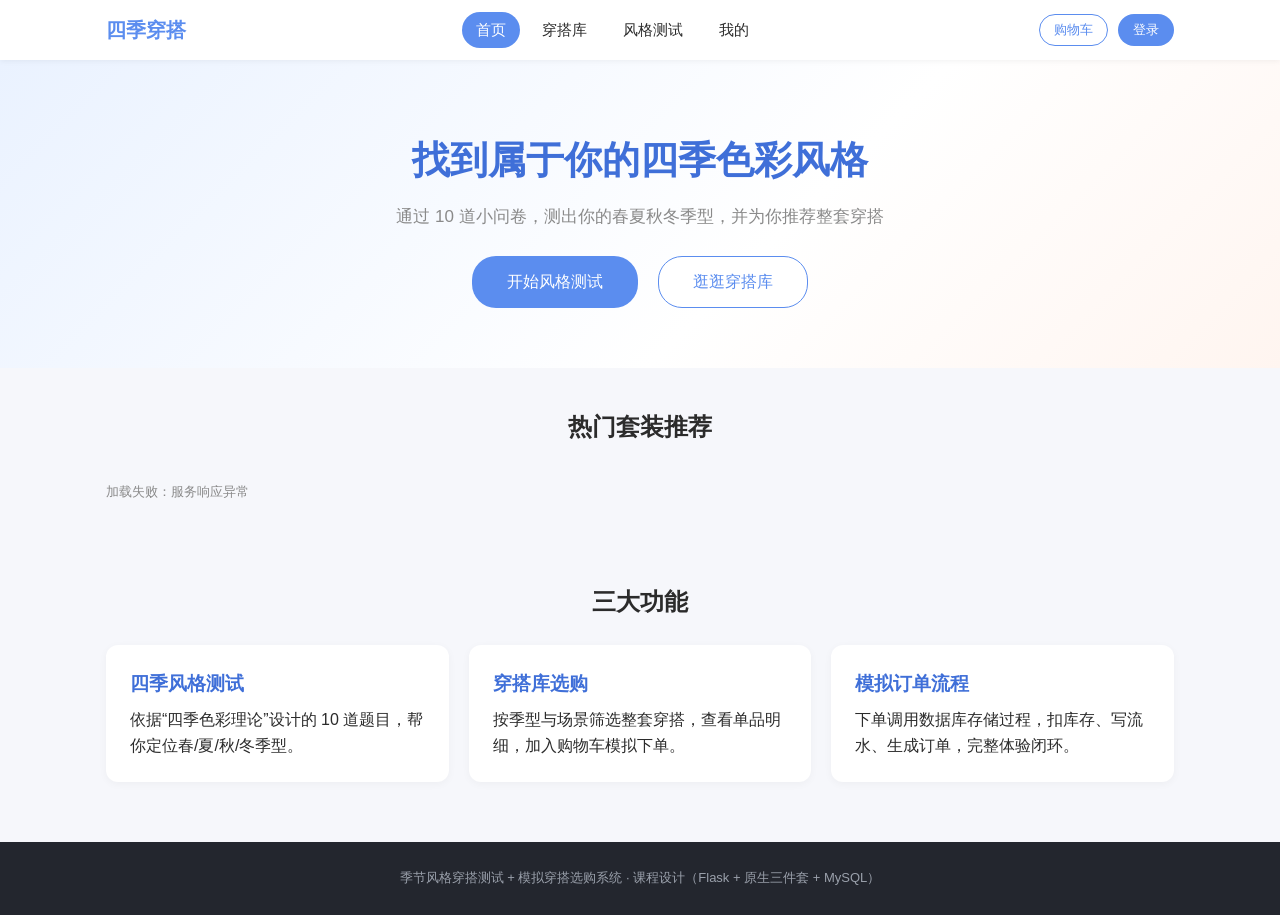
==== frontend/index.html @ fca52b8e "Initial commit: 季节风格穿搭测试与模拟穿搭选购系统" ====
<!DOCTYPE html>
<html lang="zh-CN">
<head>
  <meta charset="UTF-8">
  <meta name="viewport" content="width=device-width, initial-scale=1.0">
  <title>四季穿搭 - 风格测试与模拟选购</title>
  <link rel="stylesheet" href="css/style.css">
</head>
<body>
  <header class="topbar">
    <div class="container">
      <div class="logo">四季穿搭</div>
      <nav class="nav-links" id="navLinks">
        <a href="index.html" class="nav-link active" data-page="index">首页</a>
        <a href="wardrobe.html" class="nav-link" data-page="wardrobe">穿搭库</a>
        <a href="quiz.html" class="nav-link" data-page="quiz">风格测试</a>
        <a href="profile.html" class="nav-link" data-page="profile">我的</a>
        <a href="admin.html" class="nav-link admin-only" data-page="admin" style="display:none">后台管理</a>
      </nav>
      <div class="nav-right">
        <a href="cart.html" class="btn btn-outline btn-sm">购物车</a>
        <a href="login.html" class="btn btn-primary btn-sm" id="navLoginBtn">登录</a>
        <span class="user-name" id="navUser" style="display:none"></span>
      </div>
    </div>
  </header>

  <section class="hero">
    <div class="container">
      <h1>找到属于你的四季色彩风格</h1>
      <p>通过 10 道小问卷，测出你的春夏秋冬季型，并为你推荐整套穿搭</p>
      <a href="quiz.html" class="btn btn-primary btn-lg">开始风格测试</a>
      <a href="wardrobe.html" class="btn btn-outline btn-lg">逛逛穿搭库</a>
    </div>
  </section>

  <section class="section">
    <div class="container">
      <h2 class="section-title">热门套装推荐</h2>
      <div class="card-grid" id="hotGrid">
        <!-- 由 js/index.js 动态渲染 -->
      </div>
    </div>
  </section>

  <section class="section feature">
    <div class="container">
      <h2 class="section-title">三大功能</h2>
      <div class="feature-grid">
        <div class="feature-card">
          <h3>四季风格测试</h3>
          <p>依据“四季色彩理论”设计的 10 道题目，帮你定位春/夏/秋/冬季型。</p>
        </div>
        <div class="feature-card">
          <h3>穿搭库选购</h3>
          <p>按季型与场景筛选整套穿搭，查看单品明细，加入购物车模拟下单。</p>
        </div>
        <div class="feature-card">
          <h3>模拟订单流程</h3>
          <p>下单调用数据库存储过程，扣库存、写流水、生成订单，完整体验闭环。</p>
        </div>
      </div>
    </div>
  </section>

  <footer class="footer">
    <div class="container">
      <p>季节风格穿搭测试 + 模拟穿搭选购系统 · 课程设计（Flask + 原生三件套 + MySQL）</p>
    </div>
  </footer>

  <script src="js/api.js"></script>
  <script src="js/common.js"></script>
  <script src="js/index.js"></script>
</body>
</html>
---- frontend/css/style.css ----
/* ==========================================================
   style.css —— 全局公共样式（原生 CSS，无框架）
   四季穿搭系统：导航/卡片/按钮/表格/弹窗/响应式
   ========================================================== */

* { margin: 0; padding: 0; box-sizing: border-box; }

:root {
  --primary: #5b8def;
  --primary-dark: #3f6fd8;
  --success: #52c41a;
  --danger: #ff4d4f;
  --bg: #f6f7fb;
  --card-bg: #ffffff;
  --text: #2b2b2b;
  --text-light: #8a8a8a;
  --border: #e6e8ef;
  --radius: 12px;
}

html { scroll-behavior: smooth; }

body {
  font-family: "Microsoft YaHei", "PingFang SC", "Helvetica Neue", Arial, sans-serif;
  background: var(--bg);
  color: var(--text);
  line-height: 1.6;
}

.container { max-width: 1100px; margin: 0 auto; padding: 0 16px; }

a { color: var(--primary); text-decoration: none; }

/* ---------------- 顶部导航 ---------------- */
.topbar {
  background: var(--card-bg);
  box-shadow: 0 1px 6px rgba(0, 0, 0, 0.06);
  position: sticky;
  top: 0;
  z-index: 100;
}
.topbar .container {
  display: flex;
  align-items: center;
  justify-content: space-between;
  height: 60px;
}
.logo { font-size: 20px; font-weight: 700; color: var(--primary); }
.nav-links { display: flex; gap: 8px; }
.nav-link {
  padding: 6px 14px;
  border-radius: 20px;
  color: var(--text);
  font-size: 15px;
}
.nav-link:hover { background: #eef2ff; }
.nav-link.active { background: var(--primary); color: #fff; }
.nav-right { display: flex; align-items: center; gap: 10px; }
.user-name { color: var(--text-light); font-size: 14px; }

/* ---------------- 按钮 ---------------- */
.btn {
  display: inline-block;
  padding: 9px 22px;
  border: 1px solid transparent;
  border-radius: 24px;
  font-size: 15px;
  cursor: pointer;
  text-align: center;
  transition: all .2s;
  background: #fff;
}
.btn:hover { opacity: .88; }
.btn:disabled { opacity: .45; cursor: not-allowed; }
.btn-primary { background: var(--primary); color: #fff; }
.btn-success { background: var(--success); color: #fff; }
.btn-danger { background: var(--danger); color: #fff; }
.btn-outline { border-color: var(--primary); color: var(--primary); background: #fff; }
.btn-sm { padding: 5px 14px; font-size: 13px; }
.btn-lg { padding: 12px 34px; font-size: 16px; }
.btn-block { display: block; width: 100%; }

/* ---------------- Hero 首页横幅 ---------------- */
.hero {
  background: linear-gradient(135deg, #eaf2ff 0%, #fff 60%, #fff5f0 100%);
  text-align: center;
  padding: 70px 0 60px;
}
.hero h1 { font-size: 38px; margin-bottom: 12px; color: var(--primary-dark); }
.hero p { color: var(--text-light); font-size: 17px; margin-bottom: 26px; }
.hero .btn { margin: 0 8px; }

/* ---------------- 区块 ---------------- */
.section { padding: 40px 0; }
.section-title { text-align: center; font-size: 24px; margin-bottom: 24px; }
.center { text-align: center; }
.tip { color: var(--text-light); font-size: 13px; margin-top: 12px; }

/* ---------------- 商品卡片网格 ---------------- */
.card-grid {
  display: grid;
  grid-template-columns: repeat(3, 1fr);
  gap: 20px;
}
.product-card {
  background: var(--card-bg);
  border-radius: var(--radius);
  overflow: hidden;
  box-shadow: 0 2px 10px rgba(0, 0, 0, 0.05);
  cursor: pointer;
  transition: transform .2s, box-shadow .2s;
  position: relative;
}
.product-card:hover { transform: translateY(-4px); box-shadow: 0 8px 22px rgba(0, 0, 0, 0.1); }
.product-img {
  width: 100%;
  height: 220px;
  object-fit: cover;
  display: block;
  background: #f0f0f0;
}
.product-info { padding: 14px 16px; }
.product-name { font-size: 16px; font-weight: 600; margin-bottom: 6px; }
.product-meta { color: var(--text-light); font-size: 13px; margin-bottom: 8px; }
.price { color: var(--danger); font-weight: 700; font-size: 17px; }

.fav-btn {
  position: absolute;
  top: 10px;
  right: 10px;
  width: 34px;
  height: 34px;
  border-radius: 50%;
  border: none;
  background: rgba(255, 255, 255, 0.92);
  font-size: 18px;
  cursor: pointer;
  color: #c0c0c0;
  line-height: 1;
}
.fav-btn.active { color: #ff4d4f; }

/* ---------------- 筛选栏 ---------------- */
.filter-bar {
  display: flex;
  flex-wrap: wrap;
  align-items: center;
  gap: 16px;
  background: var(--card-bg);
  padding: 14px 18px;
  border-radius: var(--radius);
  margin-bottom: 24px;
}
.filter-bar label { font-size: 14px; color: var(--text-light); }
.filter-bar select {
  margin-left: 6px;
  padding: 7px 10px;
  border: 1px solid var(--border);
  border-radius: 8px;
  font-size: 14px;
  background: #fff;
}
.fav-only { display: inline-flex; align-items: center; gap: 6px; }
.filter-count { margin-left: auto; color: var(--text-light); font-size: 14px; }

/* ---------------- 详情页 ---------------- */
.detail-box { display: flex; gap: 28px; background: var(--card-bg); padding: 24px; border-radius: var(--radius); }
.detail-img { width: 380px; max-width: 100%; border-radius: var(--radius); }
.detail-info { flex: 1; }
.detail-info h2 { font-size: 24px; margin-bottom: 10px; }
.detail-tags { margin: 10px 0; }
.tag-chip {
  display: inline-block;
  padding: 3px 12px;
  border-radius: 14px;
  background: #eef2ff;
  color: var(--primary-dark);
  font-size: 13px;
  margin-right: 8px;
}
.detail-price { font-size: 24px; margin: 12px 0 18px; }
.detail-actions { display: flex; gap: 12px; flex-wrap: wrap; }
.items-title { margin: 26px 0 12px; font-size: 18px; }
.item-row {
  display: flex;
  align-items: center;
  gap: 14px;
  background: var(--bg);
  padding: 10px 14px;
  border-radius: 10px;
  margin-bottom: 10px;
}
.item-row img { width: 64px; height: 64px; border-radius: 8px; object-fit: cover; }
.item-row .item-name { flex: 1; }
.item-row .item-price { font-weight: 600; }

/* ---------------- 问卷 ---------------- */
.quiz-container { max-width: 720px; background: var(--card-bg); padding: 30px; border-radius: var(--radius); }
.quiz-progress { color: var(--text-light); font-size: 14px; margin-bottom: 8px; }
.quiz-title { font-size: 20px; margin-bottom: 18px; min-height: 60px; }
.quiz-options { display: flex; flex-direction: column; gap: 12px; margin-bottom: 24px; }
.quiz-option {
  border: 2px solid var(--border);
  border-radius: 10px;
  padding: 13px 18px;
  cursor: pointer;
  transition: all .15s;
}
.quiz-option:hover { border-color: var(--primary); }
.quiz-option.selected { border-color: var(--primary); background: #eef2ff; }
.quiz-option .letter { font-weight: 700; color: var(--primary); margin-right: 8px; }
.quiz-actions { display: flex; justify-content: space-between; gap: 12px; }

/* ---------------- 结果页 ---------------- */
.result-container { max-width: 860px; margin: 0 auto; }
.result-card { text-align: center; background: var(--card-bg); padding: 30px; border-radius: var(--radius); margin-bottom: 28px; }
.result-tag {
  display: inline-block;
  font-size: 40px;
  font-weight: 700;
  color: #fff;
  padding: 14px 34px;
  border-radius: 20px;
  margin-bottom: 14px;
}
.result-name { font-size: 22px; margin-bottom: 8px; }
.result-desc { color: var(--text-light); max-width: 640px; margin: 0 auto 14px; }
.score-line { display: flex; justify-content: center; gap: 26px; flex-wrap: wrap; font-size: 14px; }
.score-line b { font-size: 18px; }

/* ---------------- 表格 ---------------- */
.table-wrap { background: var(--card-bg); border-radius: var(--radius); overflow: auto; }
.table { width: 100%; border-collapse: collapse; min-width: 640px; }
.table th, .table td { padding: 11px 14px; border-bottom: 1px solid var(--border); text-align: left; font-size: 14px; }
.table th { background: #fafbfe; color: var(--text-light); font-weight: 600; white-space: nowrap; }
.table tr:last-child td { border-bottom: none; }
.table .price { font-size: 14px; }
.status-badge { padding: 2px 12px; border-radius: 12px; font-size: 13px; background: #fff7e6; color: #d48806; }
.status-badge.paid { background: #f6ffed; color: #52c41a; }
.status-badge.shipped { background: #e6f7ff; color: #1890ff; }

/* ---------------- 购物车 ---------------- */
.cart-table td img { width: 60px; height: 60px; border-radius: 8px; object-fit: cover; }
.cart-table input[type="number"] {
  width: 64px;
  padding: 6px;
  border: 1px solid var(--border);
  border-radius: 8px;
  text-align: center;
}
.cart-bottom {
  display: flex;
  justify-content: space-between;
  align-items: center;
  background: var(--card-bg);
  padding: 16px 20px;
  border-radius: var(--radius);
  margin-top: 18px;
  flex-wrap: wrap;
  gap: 12px;
}
.cart-bottom .price { font-size: 22px; }

/* ---------------- 登录/注册 ---------------- */
.auth-box { max-width: 420px; margin: 0 auto; background: var(--card-bg); border-radius: var(--radius); padding: 30px; }
.tabs { display: flex; gap: 10px; margin-bottom: 22px; }
.tab {
  flex: 1;
  padding: 10px;
  border: 1px solid var(--border);
  border-radius: 10px;
  background: #fff;
  cursor: pointer;
  font-size: 15px;
}
.tab.active { background: var(--primary); color: #fff; border-color: var(--primary); }
.auth-form label { display: block; margin-bottom: 14px; font-size: 14px; color: var(--text-light); }
.auth-form input {
  width: 100%;
  margin-top: 6px;
  padding: 10px 12px;
  border: 1px solid var(--border);
  border-radius: 8px;
  font-size: 15px;
}
.auth-form input:focus { outline: none; border-color: var(--primary); }

/* ---------------- 个人中心 ---------------- */
.profile-box { max-width: 760px; margin: 0 auto; }
.profile-head { background: var(--card-bg); padding: 26px; border-radius: var(--radius); margin-bottom: 20px; }
.profile-head h2 { font-size: 22px; }
.profile-head p { color: var(--text-light); }
.profile-entries { display: grid; grid-template-columns: repeat(3, 1fr); gap: 14px; margin-bottom: 26px; }
.entry {
  background: var(--card-bg);
  border-radius: var(--radius);
  padding: 22px;
  text-align: center;
  font-size: 16px;
  font-weight: 600;
  box-shadow: 0 2px 8px rgba(0, 0, 0, 0.04);
  transition: transform .2s;
}
.entry:hover { transform: translateY(-2px); color: var(--primary); }

/* ---------------- 后台管理 ---------------- */
.toolbar { margin-bottom: 16px; }
.tab-panel { background: var(--card-bg); border-radius: var(--radius); padding: 18px; }
.tab-panel select, .tab-panel input {
  padding: 6px 10px;
  border: 1px solid var(--border);
  border-radius: 8px;
  font-size: 14px;
}
.menu-btn { margin-right: 6px; }

/* ---------------- 弹窗（toast / modal） ---------------- */
.toast {
  position: fixed;
  top: 80px;
  left: 50%;
  transform: translateX(-50%);
  padding: 12px 26px;
  border-radius: 10px;
  color: #fff;
  font-size: 15px;
  z-index: 999;
  box-shadow: 0 6px 18px rgba(0, 0, 0, 0.18);
  opacity: 0;
  transition: opacity .25s;
  pointer-events: none;
  max-width: 90vw;
}
.toast.show { opacity: 1; }
.toast.ok { background: var(--success); }
.toast.err { background: var(--danger); }

.modal-mask {
  position: fixed;
  inset: 0;
  background: rgba(0, 0, 0, 0.4);
  z-index: 200;
  display: flex;
  align-items: center;
  justify-content: center;
}
.modal {
  background: #fff;
  border-radius: 14px;
  width: 640px;
  max-width: 94vw;
  max-height: 86vh;
  overflow: auto;
  padding: 24px;
}
.modal h3 { margin-bottom: 16px; }
.modal .form-row { display: flex; gap: 10px; flex-wrap: wrap; margin-bottom: 10px; }
.modal label { font-size: 13px; color: var(--text-light); display: block; margin-bottom: 4px; }
.modal input, .modal select { width: 100%; padding: 8px 10px; border: 1px solid var(--border); border-radius: 8px; }
.modal-actions { display: flex; justify-content: flex-end; gap: 10px; margin-top: 18px; }

/* ---------------- 页脚 ---------------- */
.footer { background: #23262e; color: #9aa0ab; text-align: center; padding: 26px 0; font-size: 13px; margin-top: 20px; }

/* ---------------- 功能简介（首页） ---------------- */
.feature-grid { display: grid; grid-template-columns: repeat(3, 1fr); gap: 20px; }
.feature-card { background: var(--card-bg); padding: 24px; border-radius: var(--radius); box-shadow: 0 2px 8px rgba(0,0,0,.04); }
.feature-card h3 { color: var(--primary-dark); margin-bottom: 8px; }

/* ---------------- 响应式适配（加分项） ---------------- */
@media (max-width: 900px) {
  .card-grid, .feature-grid { grid-template-columns: repeat(2, 1fr); }
  .detail-box { flex-direction: column; }
  .detail-img { width: 100%; }
  .profile-entries { grid-template-columns: 1fr; }
}
@media (max-width: 600px) {
  .topbar .container { flex-wrap: wrap; height: auto; padding: 8px 12px; gap: 6px; }
  .nav-links { order: 3; width: 100%; justify-content: center; flex-wrap: wrap; }
  .hero h1 { font-size: 28px; }
  .card-grid, .feature-grid { grid-template-columns: 1fr; }
  .filter-bar { flex-direction: column; align-items: flex-start; }
  .cart-bottom { flex-direction: column; align-items: stretch; }
  .quiz-actions { flex-direction: column; }
  .quiz-actions .btn { width: 100%; }
}
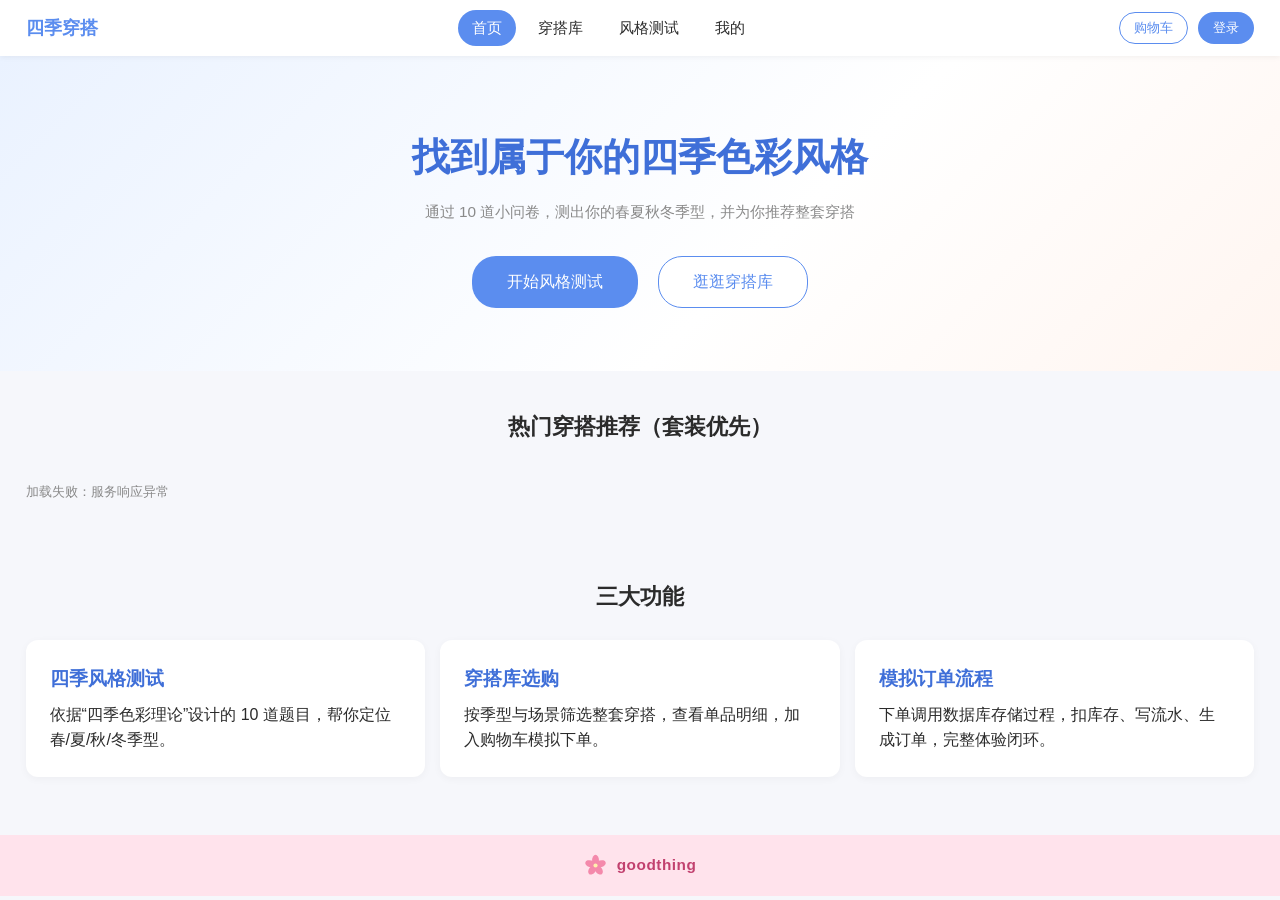
==== commit cbf9c0d3: "更新：页脚改版、启动脚本修复、样式调整" ====
--- a/frontend/index.html
+++ b/frontend/index.html
@@ -4,6 +4,7 @@
   <meta charset="UTF-8">
   <meta name="viewport" content="width=device-width, initial-scale=1.0">
   <title>四季穿搭 - 风格测试与模拟选购</title>
+  <link rel="icon" type="image/x-icon" href="favicon.ico">
   <link rel="stylesheet" href="css/style.css">
 </head>
 <body>
@@ -36,7 +37,7 @@
 
   <section class="section">
     <div class="container">
-      <h2 class="section-title">热门套装推荐</h2>
+      <h2 class="section-title">热门穿搭推荐（套装优先）</h2>
       <div class="card-grid" id="hotGrid">
         <!-- 由 js/index.js 动态渲染 -->
       </div>
@@ -64,8 +65,11 @@
   </section>
 
   <footer class="footer">
-    <div class="container">
-      <p>季节风格穿搭测试 + 模拟穿搭选购系统 · 课程设计（Flask + 原生三件套 + MySQL）</p>
+    <div class="container footer-inner">
+      <span class="footer-brand">
+        <svg class="sakura" viewBox="0 0 40 40" aria-hidden="true"><g fill="#f489ab" transform="translate(20,20)"><ellipse cx="0" cy="-9.5" rx="6" ry="9"/><ellipse cx="0" cy="-9.5" rx="6" ry="9" transform="rotate(72)"/><ellipse cx="0" cy="-9.5" rx="6" ry="9" transform="rotate(144)"/><ellipse cx="0" cy="-9.5" rx="6" ry="9" transform="rotate(216)"/><ellipse cx="0" cy="-9.5" rx="6" ry="9" transform="rotate(288)"/></g><circle cx="20" cy="20" r="3.6" fill="#fff0ad"/></svg>
+        <span class="footer-name">goodthing</span>
+      </span>
     </div>
   </footer>
 
--- a/frontend/css/style.css
+++ b/frontend/css/style.css
@@ -1,6 +1,7 @@
 /* ==========================================================
    style.css —— 全局公共样式（原生 CSS，无框架）
    四季穿搭系统：导航/卡片/按钮/表格/弹窗/响应式
+   布局策略：流式布局（Fluid Layout）—— 页面宽度随浏览器窗口铺满
    ========================================================== */
 
 * { margin: 0; padding: 0; box-sizing: border-box; }
@@ -16,6 +17,10 @@
   --text-light: #8a8a8a;
   --border: #e6e8ef;
   --radius: 12px;
+  /* 流式布局核心变量 */
+  --container-max: 2560px;              /* 容器最大宽度：仅约束超宽屏，1920/2560 屏下均铺满视口 */
+  --gutter: clamp(16px, 2.5vw, 48px);   /* 左右留白随视口伸缩 */
+  --gap: clamp(14px, 1.4vw, 26px);      /* 网格间距随视口伸缩 */
 }
 
 html { scroll-behavior: smooth; }
@@ -25,37 +30,52 @@
   background: var(--bg);
   color: var(--text);
   line-height: 1.6;
-}
-
-.container { max-width: 1100px; margin: 0 auto; padding: 0 16px; }
+  width: 100%;
+  min-height: 100vh;
+  overflow-x: hidden;
+}
+
+/* 图片默认自适应容器宽度，避免撑破流式布局 */
+img { max-width: 100%; height: auto; }
 
 a { color: var(--primary); text-decoration: none; }
 
-/* ---------------- 顶部导航 ---------------- */
+/* 主内容容器：width:100% 铺满窗口，仅保留上限与安全留白 */
+.container {
+  width: 100%;
+  max-width: var(--container-max);
+  margin: 0 auto;
+  padding-left: var(--gutter);
+  padding-right: var(--gutter);
+}
+
+/* ---------------- 顶部导航（通栏） ---------------- */
 .topbar {
   background: var(--card-bg);
   box-shadow: 0 1px 6px rgba(0, 0, 0, 0.06);
   position: sticky;
   top: 0;
   z-index: 100;
+  width: 100%;
 }
 .topbar .container {
   display: flex;
   align-items: center;
   justify-content: space-between;
-  height: 60px;
-}
-.logo { font-size: 20px; font-weight: 700; color: var(--primary); }
-.nav-links { display: flex; gap: 8px; }
+  height: clamp(56px, 4.2vw, 70px);
+}
+.logo { font-size: clamp(18px, 1.4vw, 22px); font-weight: 700; color: var(--primary); white-space: nowrap; }
+.nav-links { display: flex; gap: 8px; flex-wrap: wrap; }
 .nav-link {
   padding: 6px 14px;
   border-radius: 20px;
   color: var(--text);
   font-size: 15px;
+  white-space: nowrap;
 }
 .nav-link:hover { background: #eef2ff; }
 .nav-link.active { background: var(--primary); color: #fff; }
-.nav-right { display: flex; align-items: center; gap: 10px; }
+.nav-right { display: flex; align-items: center; gap: 10px; flex-wrap: wrap; }
 .user-name { color: var(--text-light); font-size: 14px; }
 
 /* ---------------- 按钮 ---------------- */
@@ -80,27 +100,29 @@
 .btn-lg { padding: 12px 34px; font-size: 16px; }
 .btn-block { display: block; width: 100%; }
 
-/* ---------------- Hero 首页横幅 ---------------- */
+/* ---------------- Hero 首页横幅（通栏渐变，内容居中） ---------------- */
 .hero {
   background: linear-gradient(135deg, #eaf2ff 0%, #fff 60%, #fff5f0 100%);
   text-align: center;
-  padding: 70px 0 60px;
-}
-.hero h1 { font-size: 38px; margin-bottom: 12px; color: var(--primary-dark); }
-.hero p { color: var(--text-light); font-size: 17px; margin-bottom: 26px; }
-.hero .btn { margin: 0 8px; }
+  width: 100%;
+  padding: clamp(40px, 5.5vw, 90px) 0 clamp(34px, 4.5vw, 70px);
+}
+.hero h1 { font-size: clamp(26px, 3vw, 42px); margin-bottom: 12px; color: var(--primary-dark); }
+.hero p { color: var(--text-light); font-size: clamp(15px, 1.2vw, 18px); margin-bottom: clamp(18px, 2vw, 28px); }
+.hero .btn { margin: 6px 8px; }
 
 /* ---------------- 区块 ---------------- */
-.section { padding: 40px 0; }
-.section-title { text-align: center; font-size: 24px; margin-bottom: 24px; }
+.section { padding: clamp(26px, 3vw, 56px) 0; }
+.section-title { text-align: center; font-size: clamp(20px, 1.7vw, 26px); margin-bottom: clamp(18px, 2vw, 28px); }
 .center { text-align: center; }
 .tip { color: var(--text-light); font-size: 13px; margin-top: 12px; }
 
-/* ---------------- 商品卡片网格 ---------------- */
+/* ---------------- 商品卡片网格（auto-fit，窗口越宽列数越多） ---------------- */
 .card-grid {
   display: grid;
-  grid-template-columns: repeat(3, 1fr);
-  gap: 20px;
+  grid-template-columns: repeat(auto-fit, minmax(min(100%, 260px), 1fr));
+  gap: var(--gap);
+  width: 100%;
 }
 .product-card {
   background: var(--card-bg);
@@ -110,11 +132,13 @@
   cursor: pointer;
   transition: transform .2s, box-shadow .2s;
   position: relative;
+  display: flex;
+  flex-direction: column;
 }
 .product-card:hover { transform: translateY(-4px); box-shadow: 0 8px 22px rgba(0, 0, 0, 0.1); }
 .product-img {
   width: 100%;
-  height: 220px;
+  height: clamp(180px, 15vw, 260px);
   object-fit: cover;
   display: block;
   background: #f0f0f0;
@@ -150,6 +174,7 @@
   padding: 14px 18px;
   border-radius: var(--radius);
   margin-bottom: 24px;
+  width: 100%;
 }
 .filter-bar label { font-size: 14px; color: var(--text-light); }
 .filter-bar select {
@@ -159,15 +184,34 @@
   border-radius: 8px;
   font-size: 14px;
   background: #fff;
+  max-width: 100%;
 }
 .fav-only { display: inline-flex; align-items: center; gap: 6px; }
 .filter-count { margin-left: auto; color: var(--text-light); font-size: 14px; }
 
-/* ---------------- 详情页 ---------------- */
-.detail-box { display: flex; gap: 28px; background: var(--card-bg); padding: 24px; border-radius: var(--radius); }
-.detail-img { width: 380px; max-width: 100%; border-radius: var(--radius); }
-.detail-info { flex: 1; }
-.detail-info h2 { font-size: 24px; margin-bottom: 10px; }
+/* ---------------- 详情页（左图右文，随视口铺满） ---------------- */
+.detail-box {
+  display: flex;
+  align-items: stretch;
+  gap: clamp(18px, 2vw, 36px);
+  background: var(--card-bg);
+  padding: clamp(16px, 1.8vw, 30px);
+  border-radius: var(--radius);
+  width: 100%;
+  min-height: calc(100vh - 220px);   /* 纵向撑满首屏，避免内容少时下方大片空白 */
+  margin-bottom: clamp(16px, 1.6vw, 28px);
+}
+.detail-img {
+  width: clamp(300px, 36vw, 720px);
+  max-width: 100%;
+  height: auto;
+  align-self: flex-start;
+  border-radius: var(--radius);
+  flex: 0 0 auto;
+  object-fit: cover;
+}
+.detail-info { flex: 1 1 320px; min-width: 0; }
+.detail-info h2 { font-size: clamp(20px, 1.8vw, 26px); margin-bottom: 10px; }
 .detail-tags { margin: 10px 0; }
 .tag-chip {
   display: inline-block;
@@ -178,7 +222,7 @@
   font-size: 13px;
   margin-right: 8px;
 }
-.detail-price { font-size: 24px; margin: 12px 0 18px; }
+.detail-price { font-size: clamp(21px, 1.9vw, 26px); margin: 12px 0 18px; }
 .detail-actions { display: flex; gap: 12px; flex-wrap: wrap; }
 .items-title { margin: 26px 0 12px; font-size: 18px; }
 .item-row {
@@ -189,15 +233,49 @@
   padding: 10px 14px;
   border-radius: 10px;
   margin-bottom: 10px;
+  flex-wrap: wrap;
 }
 .item-row img { width: 64px; height: 64px; border-radius: 8px; object-fit: cover; }
-.item-row .item-name { flex: 1; }
+.item-row .item-name { flex: 1; min-width: 120px; }
 .item-row .item-price { font-weight: 600; }
 
-/* ---------------- 问卷 ---------------- */
-.quiz-container { max-width: 720px; background: var(--card-bg); padding: 30px; border-radius: var(--radius); }
+/* 套装价格对账行：单品合计 / 套装价 / 立省 */
+.items-summary {
+  display: flex;
+  align-items: center;
+  flex-wrap: wrap;
+  gap: 10px;
+  background: #f2f6ff;
+  border: 1px dashed #c9d8ff;
+  border-radius: 10px;
+  padding: 10px 14px;
+  margin-bottom: 12px;
+  font-size: 15px;
+  color: var(--text);
+}
+.items-summary b { color: var(--text); }
+.items-summary .divider { color: var(--border); }
+.items-summary .save-chip {
+  margin-left: auto;
+  background: #fff1f0;
+  color: var(--danger);
+  border-radius: 12px;
+  padding: 2px 12px;
+  font-size: 13px;
+  font-weight: 600;
+}
+
+/* ---------------- 问卷（阅读型内容容器，适度放宽） ---------------- */
+.quiz-container {
+  width: 100%;
+  max-width: min(860px, 100%);
+  margin: 0 auto;
+  background: var(--card-bg);
+  padding: clamp(20px, 2.4vw, 36px);
+  border-radius: var(--radius);
+}
 .quiz-progress { color: var(--text-light); font-size: 14px; margin-bottom: 8px; }
-.quiz-title { font-size: 20px; margin-bottom: 18px; min-height: 60px; }
+.quiz-title { font-size: clamp(18px, 1.5vw, 21px); margin-bottom: 18px; min-height: 60px; }
 .quiz-options { display: flex; flex-direction: column; gap: 12px; margin-bottom: 24px; }
 .quiz-option {
   border: 2px solid var(--border);
@@ -212,24 +290,31 @@
 .quiz-actions { display: flex; justify-content: space-between; gap: 12px; }
 
 /* ---------------- 结果页 ---------------- */
-.result-container { max-width: 860px; margin: 0 auto; }
-.result-card { text-align: center; background: var(--card-bg); padding: 30px; border-radius: var(--radius); margin-bottom: 28px; }
+.result-container { width: 100%; max-width: min(1100px, 100%); margin: 0 auto; }
+.result-card { text-align: center; background: var(--card-bg); padding: clamp(20px, 2.4vw, 36px); border-radius: var(--radius); margin-bottom: 28px; }
 .result-tag {
   display: inline-block;
-  font-size: 40px;
+  font-size: clamp(30px, 3vw, 44px);
   font-weight: 700;
   color: #fff;
   padding: 14px 34px;
   border-radius: 20px;
   margin-bottom: 14px;
 }
-.result-name { font-size: 22px; margin-bottom: 8px; }
-.result-desc { color: var(--text-light); max-width: 640px; margin: 0 auto 14px; }
-.score-line { display: flex; justify-content: center; gap: 26px; flex-wrap: wrap; font-size: 14px; }
+.result-name { font-size: clamp(19px, 1.7vw, 23px); margin-bottom: 8px; }
+.result-desc { color: var(--text-light); max-width: 760px; margin: 0 auto 14px; }
+.score-line { display: flex; justify-content: center; gap: clamp(14px, 2vw, 30px); flex-wrap: wrap; font-size: 14px; }
 .score-line b { font-size: 18px; }
 
-/* ---------------- 表格 ---------------- */
-.table-wrap { background: var(--card-bg); border-radius: var(--radius); overflow: auto; }
+/* ---------------- 表格（外层横向滚动，宽屏自动铺满） ---------------- */
+.table-wrap {
+  background: var(--card-bg);
+  border-radius: var(--radius);
+  overflow-x: auto;
+  overflow-y: hidden;
+  -webkit-overflow-scrolling: touch;
+  width: 100%;
+}
 .table { width: 100%; border-collapse: collapse; min-width: 640px; }
 .table th, .table td { padding: 11px 14px; border-bottom: 1px solid var(--border); text-align: left; font-size: 14px; }
 .table th { background: #fafbfe; color: var(--text-light); font-weight: 600; white-space: nowrap; }
@@ -258,11 +343,19 @@
   margin-top: 18px;
   flex-wrap: wrap;
   gap: 12px;
+  width: 100%;
 }
 .cart-bottom .price { font-size: 22px; }
 
 /* ---------------- 登录/注册 ---------------- */
-.auth-box { max-width: 420px; margin: 0 auto; background: var(--card-bg); border-radius: var(--radius); padding: 30px; }
+.auth-box {
+  width: 100%;
+  max-width: min(460px, 100%);
+  margin: 0 auto;
+  background: var(--card-bg);
+  border-radius: var(--radius);
+  padding: clamp(22px, 2.6vw, 34px);
+}
 .tabs { display: flex; gap: 10px; margin-bottom: 22px; }
 .tab {
   flex: 1;
@@ -286,11 +379,16 @@
 .auth-form input:focus { outline: none; border-color: var(--primary); }
 
 /* ---------------- 个人中心 ---------------- */
-.profile-box { max-width: 760px; margin: 0 auto; }
-.profile-head { background: var(--card-bg); padding: 26px; border-radius: var(--radius); margin-bottom: 20px; }
-.profile-head h2 { font-size: 22px; }
+.profile-box { width: 100%; max-width: min(1100px, 100%); margin: 0 auto; }
+.profile-head { background: var(--card-bg); padding: clamp(20px, 2.2vw, 30px); border-radius: var(--radius); margin-bottom: 20px; }
+.profile-head h2 { font-size: clamp(19px, 1.7vw, 23px); }
 .profile-head p { color: var(--text-light); }
-.profile-entries { display: grid; grid-template-columns: repeat(3, 1fr); gap: 14px; margin-bottom: 26px; }
+.profile-entries {
+  display: grid;
+  grid-template-columns: repeat(auto-fit, minmax(min(100%, 200px), 1fr));
+  gap: 14px;
+  margin-bottom: 26px;
+}
 .entry {
   background: var(--card-bg);
   border-radius: var(--radius);
@@ -304,13 +402,14 @@
 .entry:hover { transform: translateY(-2px); color: var(--primary); }
 
 /* ---------------- 后台管理 ---------------- */
-.toolbar { margin-bottom: 16px; }
-.tab-panel { background: var(--card-bg); border-radius: var(--radius); padding: 18px; }
+.toolbar { margin-bottom: 16px; display: flex; flex-wrap: wrap; gap: 10px; align-items: center; }
+.tab-panel { background: var(--card-bg); border-radius: var(--radius); padding: clamp(14px, 1.6vw, 22px); width: 100%; }
 .tab-panel select, .tab-panel input {
   padding: 6px 10px;
   border: 1px solid var(--border);
   border-radius: 8px;
   font-size: 14px;
+  max-width: 100%;
 }
 .menu-btn { margin-right: 6px; }
 
@@ -343,15 +442,16 @@
   display: flex;
   align-items: center;
   justify-content: center;
+  padding: 16px;
 }
 .modal {
   background: #fff;
   border-radius: 14px;
-  width: 640px;
-  max-width: 94vw;
+  width: min(720px, 100%);
+  max-width: 100%;
   max-height: 86vh;
   overflow: auto;
-  padding: 24px;
+  padding: clamp(18px, 2vw, 26px);
 }
 .modal h3 { margin-bottom: 16px; }
 .modal .form-row { display: flex; gap: 10px; flex-wrap: wrap; margin-bottom: 10px; }
@@ -359,28 +459,86 @@
 .modal input, .modal select { width: 100%; padding: 8px 10px; border: 1px solid var(--border); border-radius: 8px; }
 .modal-actions { display: flex; justify-content: flex-end; gap: 10px; margin-top: 18px; }
 
-/* ---------------- 页脚 ---------------- */
-.footer { background: #23262e; color: #9aa0ab; text-align: center; padding: 26px 0; font-size: 13px; margin-top: 20px; }
-
-/* ---------------- 功能简介（首页） ---------------- */
-.feature-grid { display: grid; grid-template-columns: repeat(3, 1fr); gap: 20px; }
+/* ---------------- 页脚（通栏，粉色品牌条） ---------------- */
+.footer {
+  background: #ffe3ec;
+  color: #b5577f;
+  padding: clamp(14px, 1.4vw, 22px) 0;
+  font-size: 13px;
+  margin-top: 20px;
+  width: 100%;
+}
+/* 樱花 + goodthing 横向排列并居中 */
+.footer-inner { display: flex; align-items: center; justify-content: center; }
+.footer-brand { display: inline-flex; align-items: center; gap: 10px; }
+.footer .sakura { width: clamp(20px, 1.8vw, 26px); height: auto; flex: 0 0 auto; }
+.footer-name {
+  font-size: clamp(15px, 1.2vw, 18px);
+  font-weight: 700;
+  letter-spacing: .5px;
+  color: #c2416f;
+}
+
+/* ---------------- 功能简介（首页，auto-fit 自适应列数） ---------------- */
+.feature-grid {
+  display: grid;
+  grid-template-columns: repeat(auto-fit, minmax(min(100%, 280px), 1fr));
+  gap: var(--gap);
+  width: 100%;
+}
 .feature-card { background: var(--card-bg); padding: 24px; border-radius: var(--radius); box-shadow: 0 2px 8px rgba(0,0,0,.04); }
 .feature-card h3 { color: var(--primary-dark); margin-bottom: 8px; }
 
-/* ---------------- 响应式适配（加分项） ---------------- */
-@media (max-width: 900px) {
-  .card-grid, .feature-grid { grid-template-columns: repeat(2, 1fr); }
-  .detail-box { flex-direction: column; }
-  .detail-img { width: 100%; }
-  .profile-entries { grid-template-columns: 1fr; }
-}
-@media (max-width: 600px) {
-  .topbar .container { flex-wrap: wrap; height: auto; padding: 8px 12px; gap: 6px; }
+/* ==========================================================
+   响应式断点：1440 / 1200 / 1024 / 768 / 390
+   （网格已由 auto-fit 自动增减列，断点只做留白与尺寸微调）
+   ========================================================== */
+
+/* 大屏笔记本及以下：收紧留白，让内容更饱满 */
+@media (max-width: 1440px) {
+  :root {
+    --gutter: clamp(14px, 2vw, 36px);
+    --gap: clamp(13px, 1.2vw, 22px);
+  }
+}
+
+@media (max-width: 1200px) {
+  .product-img { height: clamp(170px, 14vw, 220px); }
+  .detail-img { width: clamp(260px, 34vw, 400px); }
+}
+
+/* 平板横屏：详情页转为上下结构，导航允许换行 */
+@media (max-width: 1024px) {
+  :root { --gutter: clamp(14px, 3vw, 28px); }
+  .detail-box { flex-direction: column; min-height: auto; }
+  .detail-img { width: 100%; max-height: 420px; align-self: stretch; }
+  .nav-links { gap: 4px; }
+  .nav-link { padding: 6px 10px; font-size: 14px; }
+}
+
+/* 平板竖屏 / 大手机 */
+@media (max-width: 768px) {
+  .topbar .container { flex-wrap: wrap; height: auto; padding-top: 8px; padding-bottom: 8px; gap: 6px; }
   .nav-links { order: 3; width: 100%; justify-content: center; flex-wrap: wrap; }
-  .hero h1 { font-size: 28px; }
-  .card-grid, .feature-grid { grid-template-columns: 1fr; }
+  .nav-right { margin-left: auto; }
+  .hero h1 { font-size: clamp(22px, 5vw, 30px); }
+  .hero .btn { margin: 6px 4px; }
+  .card-grid { grid-template-columns: repeat(auto-fit, minmax(min(100%, 200px), 1fr)); }
+  .filter-bar { gap: 10px; }
+  .filter-count { margin-left: 0; width: 100%; }
+  .cart-bottom { flex-direction: column; align-items: stretch; }
+  .score-line { gap: 14px; }
+}
+
+/* 小屏手机 */
+@media (max-width: 390px) {
+  :root { --gutter: 12px; }
+  .card-grid, .feature-grid, .profile-entries { grid-template-columns: 1fr; }
+  .hero h1 { font-size: 22px; }
   .filter-bar { flex-direction: column; align-items: flex-start; }
-  .cart-bottom { flex-direction: column; align-items: stretch; }
   .quiz-actions { flex-direction: column; }
   .quiz-actions .btn { width: 100%; }
-}
+  .detail-actions .btn { width: 100%; }
+  .btn-lg { padding: 10px 22px; font-size: 15px; }
+  .table { min-width: 560px; }
+}
